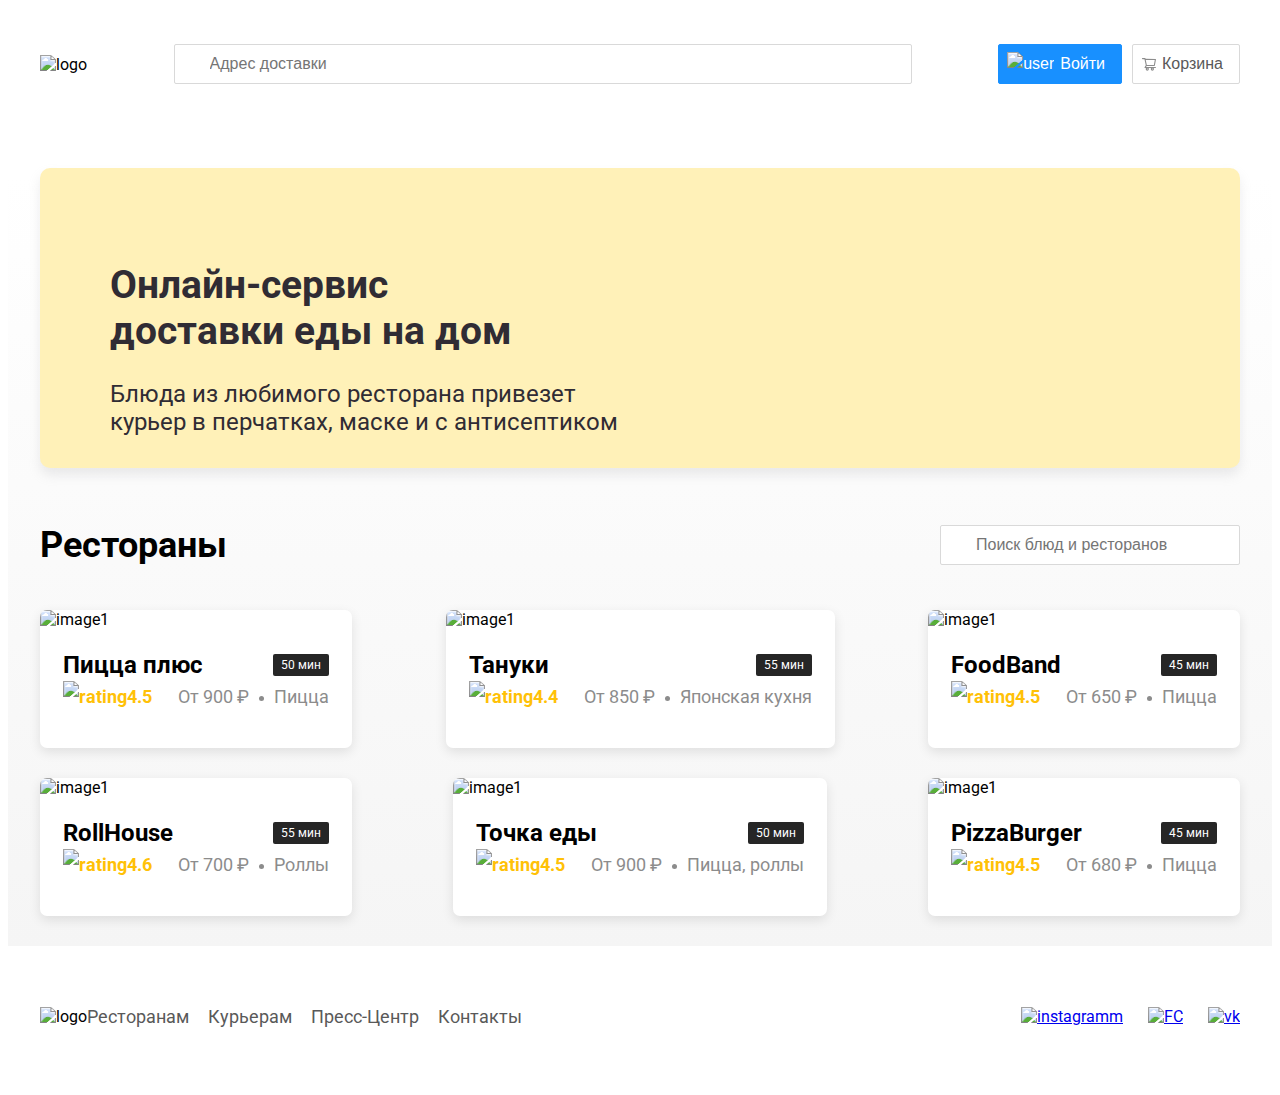
==== index.html @ e29bcc6e "2-я страница" ====
<!DOCTYPE html>
<html lang="ru">
<head>
    <meta charset="UTF-8">
    <meta name="viewport" content="width=device-wigth, initial-scale=1.0">
    <title>Delivery Food - доставка еда</title>
    <link href="https://fonts.googleapis.com/css2?family=Roboto:ital,wght@0,500;0,700;1,400;1,700&display=swap" rel="stylesheet">
    <!--<link rel="stylesheet" href="css/normalize.css"> -->
    <link rel="stylesheet" href="css/style.css">
</head>
<body>
<!--описание шапки сайта-->
<div class="container">
    <header class="header">
        <img src="img/logo.svg" alt="logo" class="logo"/> <!-- логотип доставки-->
            <input type="text" class="input input-address" placeholder="Адрес доставки"/>
        <div class="buttons">
            <button class="button button-primary">
                <img src="img/user.svg" class="button_ic" alt="user">
               <!-- <span class="button-text" Войти></span>  КОСЯК с шрифтами и текстом--> Войти
            </button>
            <button class="button button-shop">
                <img src="img/shopping-card.svg" class="button_ic" alt="shop">
                <!--<span class="button-text"> Корзина</span> КОСЯК с шрифтами и текстом-->
                Корзина
            </button>

        </div>
    </header>
</div>

<!-- описание блока промо и рестораны-->
<main class="main">
    <div class="container">
        <section class="promo">
            <h1 class="promo-title">Онлайн-сервис <br>доставки еды на дом</h1>
            <p class="promo-text">Блюда из любимого ресторана привезет курьер в перчатках, маске и с антисептиком</p>
        </section>
        <section class="restaurants">
            <div class="section-heading">
                <h2 class="section-title"> Рестораны</h2>
                <input type="text" class="input input-search" placeholder="Поиск блюд и ресторанов">
            </div>
            <!--начало описания блока с карточками-->
            <div class="cards">
                <div class="card">
                    <!-- начало описания 1 карточки-->
                    <img src="img/image1.png" alt="image1" class="card-image"/> <!-- картинка-->
                    <div class="card-text"> <!--написание инфо-блока -->
                        <div class="card-heading"> <!-- заголовок и тег-->
                            <h3 class="card-title">Пицца плюс</h3> <!-- заголовок-->
                            <span class="card-tag tag">50 мин</span> <!-- тег-->
                        </div>
                        <div class="card-info">
                            <div class="rating">
                                <img src="img/rating.svg" alt="rating" class="rating-star">4.5
                            </div>
                            <div class="price">От 900  ₽</div>
                            <div class="category">Пицца</div>
                        </div>
                    </div>
                </div>
                <div class="card">
                    <!-- начало описания 2 карточки-->
                    <img src="img/image2.png" alt="image1" class="card-image"/> <!-- картинка-->
                    <div class="card-text"> <!--написание инфо-блока -->
                        <div class="card-heading"> <!-- заголовок и тег-->
                            <h3 class="card-title">Тануки</h3> <!-- заголовок-->
                            <span class="card-tag tag">55 мин</span> <!-- тег-->
                        </div>
                        <div class="card-info">
                            <div class="rating">
                                <img src="img/rating.svg" alt="rating" class="rating-star">4.4
                            </div>
                            <div class="price">От 850  ₽</div>
                            <div class="category">Японская кухня</div>
                        </div>
                    </div>
                </div>
                <div class="card">
                    <!-- начало описания 3 карточки-->
                    <img src="img/image3.png" alt="image1" class="card-image"/> <!-- картинка-->
                    <div class="card-text"> <!--написание инфо-блока -->
                        <div class="card-heading"> <!-- заголовок и тег-->
                            <h3 class="card-title">FoodBand</h3> <!-- заголовок-->
                            <span class="card-tag tag">45 мин</span> <!-- тег-->
                        </div>
                        <div class="card-info">
                            <div class="rating">
                                <img src="img/rating.svg" alt="rating" class="rating-star">4.5
                            </div>
                            <div class="price">От 650  ₽</div>
                            <div class="category">Пицца</div>
                        </div>
                    </div>
                </div>
                <div class="card">
                    <!-- начало описания 4 карточки-->
                    <img src="img/image4.png" alt="image1" class="card-image"/> <!-- картинка-->
                    <div class="card-text"> <!--написание инфо-блока -->
                        <div class="card-heading"> <!-- заголовок и тег-->
                            <h3 class="card-title">RollHouse</h3> <!-- заголовок-->
                            <span class="card-tag tag">55 мин</span> <!-- тег-->
                        </div>
                        <div class="card-info">
                            <div class="rating">
                                <img src="img/rating.svg" alt="rating" class="rating-star">4.6
                            </div>
                            <div class="price">От 700  ₽</div>
                            <div class="category">Роллы</div>
                        </div>
                    </div>
                </div>
                <div class="card">
                    <!-- начало описания 5 карточки-->
                    <img src="img/image5.png" alt="image1" class="card-image"/> <!-- картинка-->
                    <div class="card-text"> <!--написание инфо-блока -->
                        <div class="card-heading"> <!-- заголовок и тег-->
                            <h3 class="card-title">Точка еды</h3> <!-- заголовок-->
                            <span class="card-tag tag">50 мин</span> <!-- тег-->
                        </div>
                        <div class="card-info">
                            <div class="rating">
                                <img src="img/rating.svg" alt="rating" class="rating-star">4.5
                            </div>
                            <div class="price">От 900  ₽</div>
                            <div class="category">Пицца, роллы</div>
                        </div>
                    </div>
                </div>
                <div class="card">
                    <!-- начало описания 6 карточки-->
                    <img src="img/image6.png" alt="image1" class="card-image"/> <!-- картинка-->
                    <div class="card-text"> <!--написание инфо-блока -->
                        <div class="card-heading"> <!-- заголовок и тег-->
                            <h3 class="card-title">PizzaBurger</h3> <!-- заголовок-->
                            <span class="card-tag tag">45 мин</span> <!-- тег-->
                        </div>
                        <div class="card-info">
                            <div class="rating">
                                <img src="img/rating.svg" alt="rating" class="rating-star">4.5
                            </div>
                            <div class="price">От 680  ₽</div>
                            <div class="category">Пицца</div>
                        </div>
                    </div>
                </div>


            </div>

        </section>
    </div>

</main>
<!-- начало описания подвала-->
<footer class="footer">
    <div class="container">
        <div class="footer-block">
            <img src="img/logo.svg" alt="logo" class="logo footer-logo">
            <nav class="footer-nav">
                <a href="#" class="footer-link">Ресторанам</a>
                <a href="#" class="footer-link">Курьерам</a>
                <a href="#" class="footer-link">Пресс-Центр</a>
                <a href="#" class="footer-link">Контакты</a>
            </nav>
            <div class="social-links">
                <a href="#" class="social-link"><img src="img/instagram.svg" alt="instagramm"></a>
                <a href="#" class="social-link"><img src="img/fc.svg" alt="FC"></a>
                <a href="#" class="social-link"><img src="img/vk.svg" alt="vk"></a>
            </div>
        </div>

    </div>

</footer>

</body>
</html>
---- css/style.css ----
* {box-sizing: border-box}

body {
    font-family: 'Roboto', sans-serif;
    margin-top: 44px;
}

.container{
    max-width:1200px;
    margin: auto;
}

.header{
    display: flex; /*элетенты в 1 линию*/
    align-items: center; /*элементы по вертикали в 1 линию*/
    justify-content: space-between; //*раскидывание элементов по краям*/
    margin-bottom: 40px;
}
.input{
    background: white; /*фоновый увет строки поиска - белый*/
    border: 1px solid #D9D9D9;
    border-radius: 2px;
    font-size: 16px; /*размер шрифта в поле*/
    line-height: 24px; /*высота строки*/
    height: 40px;
    padding: 8px;
    padding-left: 35px; /*-отступ слева, что бы текст не заезжал на картинку*/
    background-repeat: no-repeat; /*устанавливаем единичное повторение*/
    background-position: left 11px center; /*позиционируем*/
}

.input-address {
    flex: 0.8; /*задаем размер строке 80% от свободного места*/
    /*width: 680px; /*для оптимизации изменяем на Flex*/
    background-image: url("../img/home.svg"); /*устанавливаем "домик" как картинку раб. зоны*/

}

.input-search{
    background-image: url("../img/search.svg");
    width: 300px;
    margin-left: auto;
  }

.buttons {
    display: flex;
    align-items: center;
}

.button {
    display: flex;
    align-items: center;
    width: auto; /*в уроке не было*/
    height: 40px;/*в уроке не было*/
    padding-left: 8px;
    padding-right: 16px; /*эти 2 записи можно сократить на padding: 8px 16 px*/
    background: #FFFFFF;
    border: 1px solid #D9D9D9;
    box-sizing: border-box;
    box-shadow: 0px 0px 2px rgba(0, 0, 0, 0.0015);
    border-radius: 2px;
    color: #595959;
    font-size: 16px;
    line-height: 24px;
}

.button-primary {
    background: #1890FF;
    border: 1px solid #1890ff;
    color: #FFFFFF;
    margin-right: 10px;
}

.button_ic {
    margin-right: 6px
}
.main {
    margin-top: 40px;
    background: linear-gradient(180deg, rgba(245, 245, 245, 0) 1.04%, #F5F5F5 100%);
}
.promo {
    /*width: 1200px;*/
    height: 300px; /*если прописывать в этом блоке то при адактации контенер не изменяет размера, или надо прописывать отдельно*/
    margin-top: 84px;
    top: 125px;
    box-shadow: 0px 7px 12px rgba(158, 158, 163, 0.2);
    background: #FFF1B8; /*в уроке прописывалось по иному : " background: #FFF1B8 url(../img/promo.png no-repeat top -100 px right -247 /924 px " у меня почему то не подхватывалось изображение*/
    background-image: url("../img/promo.png");
    /*background-size: 300px;*/
    background-size: contain;
    background-position: right;
    background-repeat: no-repeat ;
    border-radius: 10px;
    padding: 68px 70px;
    margin-bottom: 56px;
}

.promo-title {
    font-style: normal;
    font-weight: bold;
    font-size: 39px;
    color: #302C34;
}

.promo-title {
    line-height: 46px;
}

.promo-text{
    font-style: normal;
    font-weight: normal;
    font-size: 24px;
    line-height: 28px;
    color: #302C34;
    max-width: 538px;
}

.section-heading {
    display: flex; /*элетенты в 1 линию*/
    align-items: center; /*элементы по вертикали в 1 линию*/
    /*justify-content: space-between; /*раскидывание элементов по краям*/
    margin-bottom: 44px;
}

.section-title {
    font-style: normal;
    font-weight: bold;
    font-size: 36px;
    line-height: 42px;
    color: #000000;
    margin: 0;
    margin-right: 30px;
}

.cards {
    display: flex;
    align-items: flex-start;
    justify-content: space-between;
    flex-wrap: wrap; /*переност контента на след. строку, если он не помещает в 1*/
}

.card {
    background: #FFFFFF;
    box-shadow: 0px 4px 12px rgba(0, 0, 0, 0.1);
    border-radius: 7px;
    overflow:hidden;  /*обрезаем по размеру в карточки*/
    margin-bottom: 30px;

}
.card-image {
    width: 384px;
    height: 250px;
    object-fit: cover; /*автоматическая обрезка картинки*/

}
.card-text {
    padding-top: 20px;
    padding-bottom: 35px;
    padding-left: 23px;
    padding-right: 23px;
}

.card-heading {
    display: flex;
    align-items: center;
    justify-content: space-between;
}
.card-title {
    margin: 0;
    font-style: normal;
    font-weight: bold;
    font-size: 24px;
    line-height: 32px;
}
.card-title-res {
    font-weight: 400;
}
 .card-tag {
     font-style: normal;
     font-weight: normal;
     font-size: 12px;
     line-height: 20px;
     display: flex;
     align-items: center;
     color: #FFFFFF;
     background: #262626;
     border-radius: 2px;
     padding: 1px 8px;
 }
 .card-info {
     display: flex;
     align-items: center;
 }

.rating {
    margin-right: 26px;
    font-style: normal;
    font-weight: bold;
    font-size: 18px;
    line-height: 32px;
    color: #FFC107
}
.price{
    margin-right: 10px;
}
.price,
.category {
    font-style: normal;
    font-weight: normal;
    font-size: 18px;
    line-height: 32px;
    color: #8C8C8C;
}
.price:after {/*создание псевдоэлемента для отображения элемнта "точка" после "Цены"*/
    content: "";
    width: 5px;
    height: 5px;
    background-color: #8c8c8c;
    display: inline-block;
    vertical-align: middle;
    border-radius: 50%;
    margin-left: 10px;
}
.footer{
    padding: 60px 0;
    }

.footer-block {
    display: flex;
    align-items: center;
    justify-content: space-between;
}
.footer-link {
    display: inline-block; /* */
    color: #595959; /*задаем цвет ссылки*/
    text-decoration: none; /*убрали нижнее подчеркивание*/
    font-style: normal;
    font-weight: normal;
    font-size: 18px;
    line-height: 21px;

}
.footer-link:not(:last-child){ /*задает что для все блоков - ссылок но не для последнец*/
    margin-right: 15px; /*справа отступ 15 пикселей*/

}
.ingredients {
    font-style: normal;
    font-weight: normal;
    font-size: 18px;
    line-height: 21px;
    color: #8C8C8C;



    margin: 0px 10px;
}
.footer-nav { /*выравниваем ссылки по левой стороне ближе к логотипу*/
    margin-right: auto;
}
 .social-link:not(:last-child) {
     margin-right: 21px /*для всех ссылок на соц. сети, но не для последней, делаем отступ справа*/
 }

 /*
 @media (max-width: 1366px) {
     .container {
         max-width: 960px;
     }
     .promo {
         width: 960px;

     }
     
 }*/
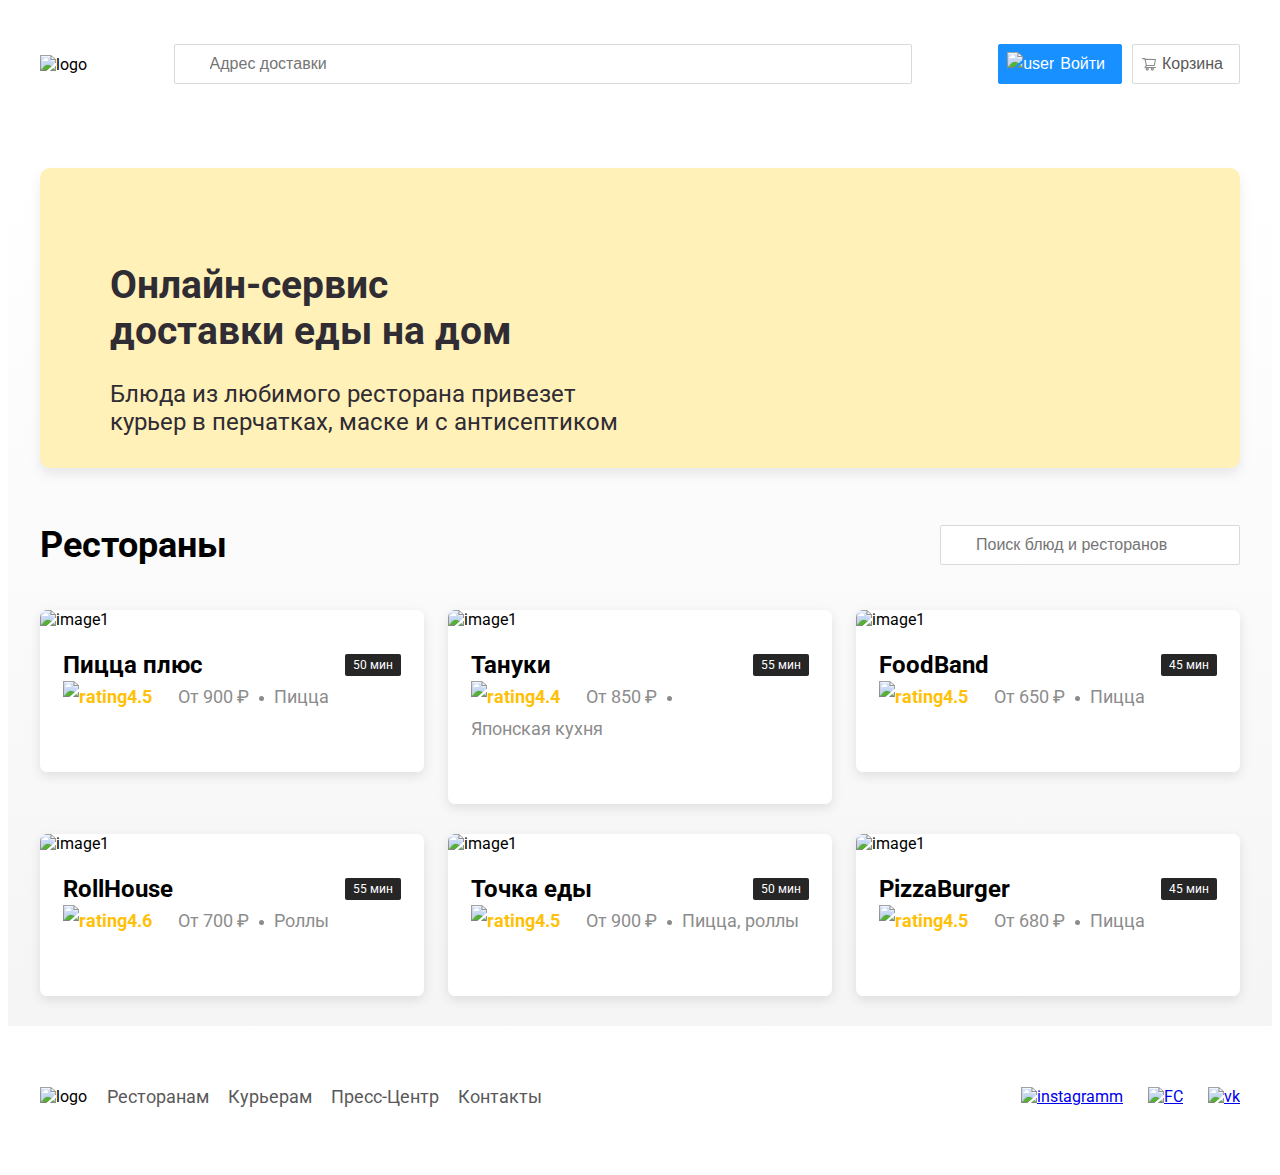
==== commit 06e0b9d0: "Завершиение 2 страницы (без адаптива)" ====
--- a/index.html
+++ b/index.html
@@ -5,7 +5,7 @@
     <meta name="viewport" content="width=device-wigth, initial-scale=1.0">
     <title>Delivery Food - доставка еда</title>
     <link href="https://fonts.googleapis.com/css2?family=Roboto:ital,wght@0,500;0,700;1,400;1,700&display=swap" rel="stylesheet">
-    <!--<link rel="stylesheet" href="css/normalize.css"> -->
+   <link rel="stylesheet" href="css/normalize.css">
     <link rel="stylesheet" href="css/style.css">
 </head>
 <body>
@@ -145,14 +145,13 @@
                         </div>
                     </div>
                 </div>
-
-
             </div>
-
+            <!-- окончание описания блока с карточками-->
         </section>
     </div>
+    <!-- /.container -->
+</main>
 
-</main>
 <!-- начало описания подвала-->
 <footer class="footer">
     <div class="container">
@@ -170,9 +169,7 @@
                 <a href="#" class="social-link"><img src="img/vk.svg" alt="vk"></a>
             </div>
         </div>
-
     </div>
-
 </footer>
 
 </body>
--- a/css/style.css
+++ b/css/style.css
@@ -74,6 +74,8 @@
 .button_ic {
     margin-right: 6px
 }
+.button-card-text {margin-right: 10px}
+
 .main {
     margin-top: 40px;
     background: linear-gradient(180deg, rgba(245, 245, 245, 0) 1.04%, #F5F5F5 100%);
@@ -140,13 +142,16 @@
 }
 
 .card {
+    height: complex;
     background: #FFFFFF;
     box-shadow: 0px 4px 12px rgba(0, 0, 0, 0.1);
     border-radius: 7px;
     overflow:hidden;  /*обрезаем по размеру в карточки*/
     margin-bottom: 30px;
-
-}
+    flex-basis: 384px;
+    text-decoration: none;
+}
+
 .card-image {
     width: 384px;
     height: 250px;
@@ -190,6 +195,8 @@
  .card-info {
      display: flex;
      align-items: center;
+     flex-wrap: wrap;
+     margin-bottom: 24px;
  }
 
 .rating {
@@ -250,19 +257,32 @@
     font-size: 18px;
     line-height: 21px;
     color: #8C8C8C;
-
-
-
+    word-break: break-all;
     margin: 0px 10px;
 }
+
 .footer-nav { /*выравниваем ссылки по левой стороне ближе к логотипу*/
     margin-right: auto;
+}
+.footer-logo {
+    margin-right: 20px;
 }
  .social-link:not(:last-child) {
      margin-right: 21px /*для всех ссылок на соц. сети, но не для последней, делаем отступ справа*/
  }
-
- /*
+.card-buttons {
+    display: flex;
+    align-items: center;
+}
+.card-price-bold{
+    font-weight: bold;
+    font-size: 20px;
+    line-height: 32px;
+    margin-left: 30px;
+}
+
+
+/*
  @media (max-width: 1366px) {
      .container {
          max-width: 960px;
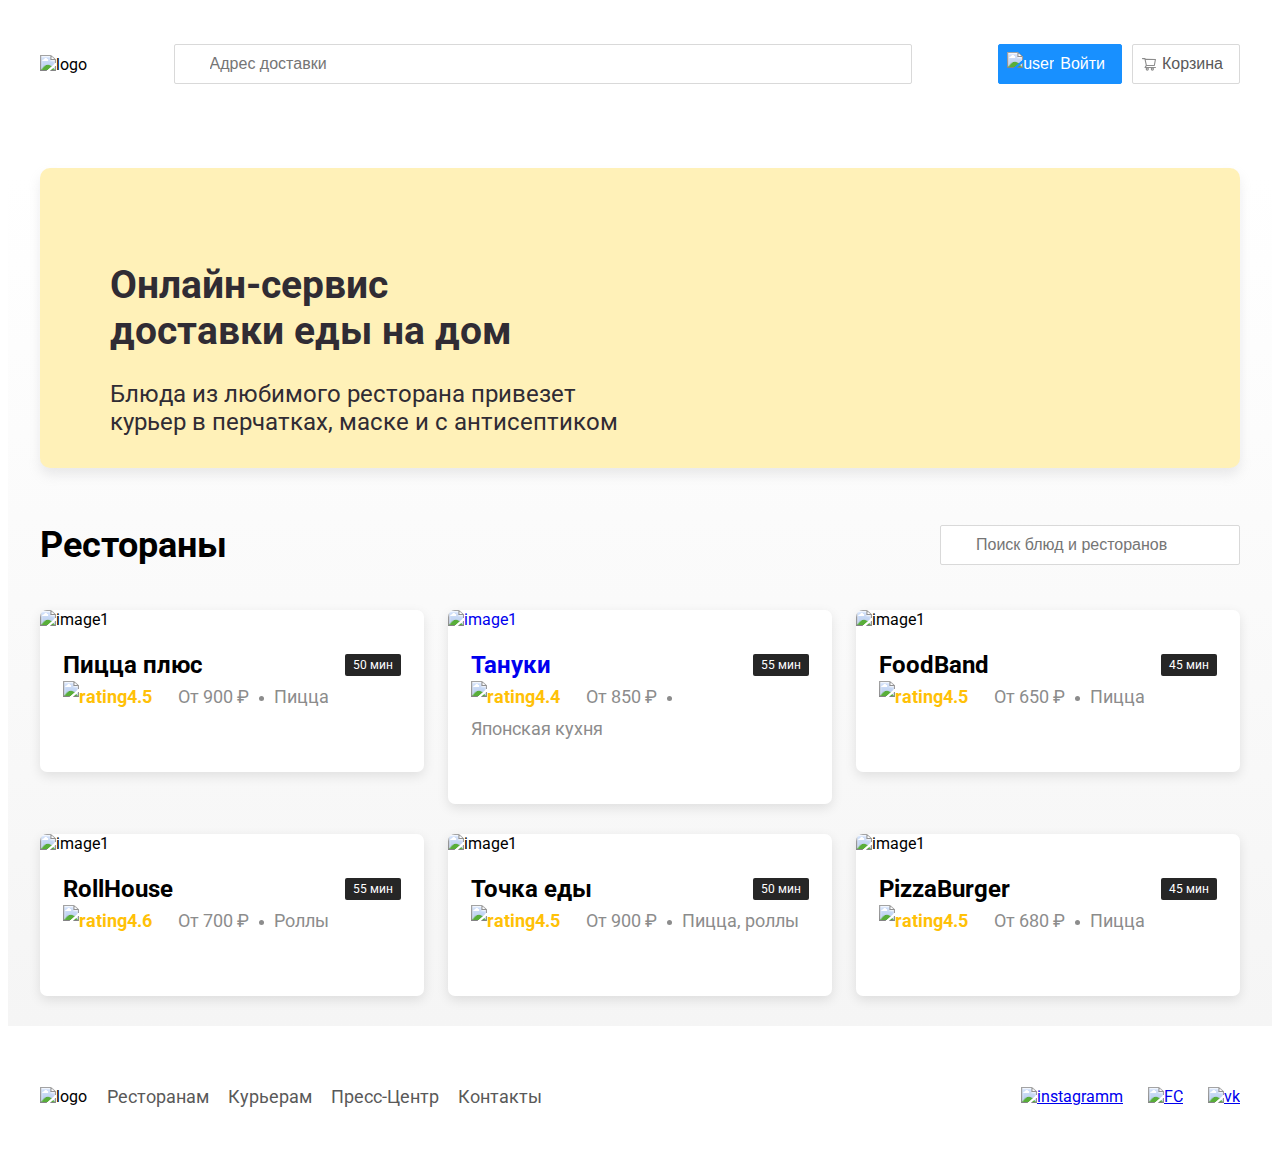
==== commit d74f4d82: "Создаем ссылку на ресторан" ====
--- a/index.html
+++ b/index.html
@@ -60,7 +60,7 @@
                         </div>
                     </div>
                 </div>
-                <div class="card">
+                <a href="restaurant.html" class="card">
                     <!-- начало описания 2 карточки-->
                     <img src="img/image2.png" alt="image1" class="card-image"/> <!-- картинка-->
                     <div class="card-text"> <!--написание инфо-блока -->
@@ -76,7 +76,7 @@
                             <div class="category">Японская кухня</div>
                         </div>
                     </div>
-                </div>
+                </a>
                 <div class="card">
                     <!-- начало описания 3 карточки-->
                     <img src="img/image3.png" alt="image1" class="card-image"/> <!-- картинка-->
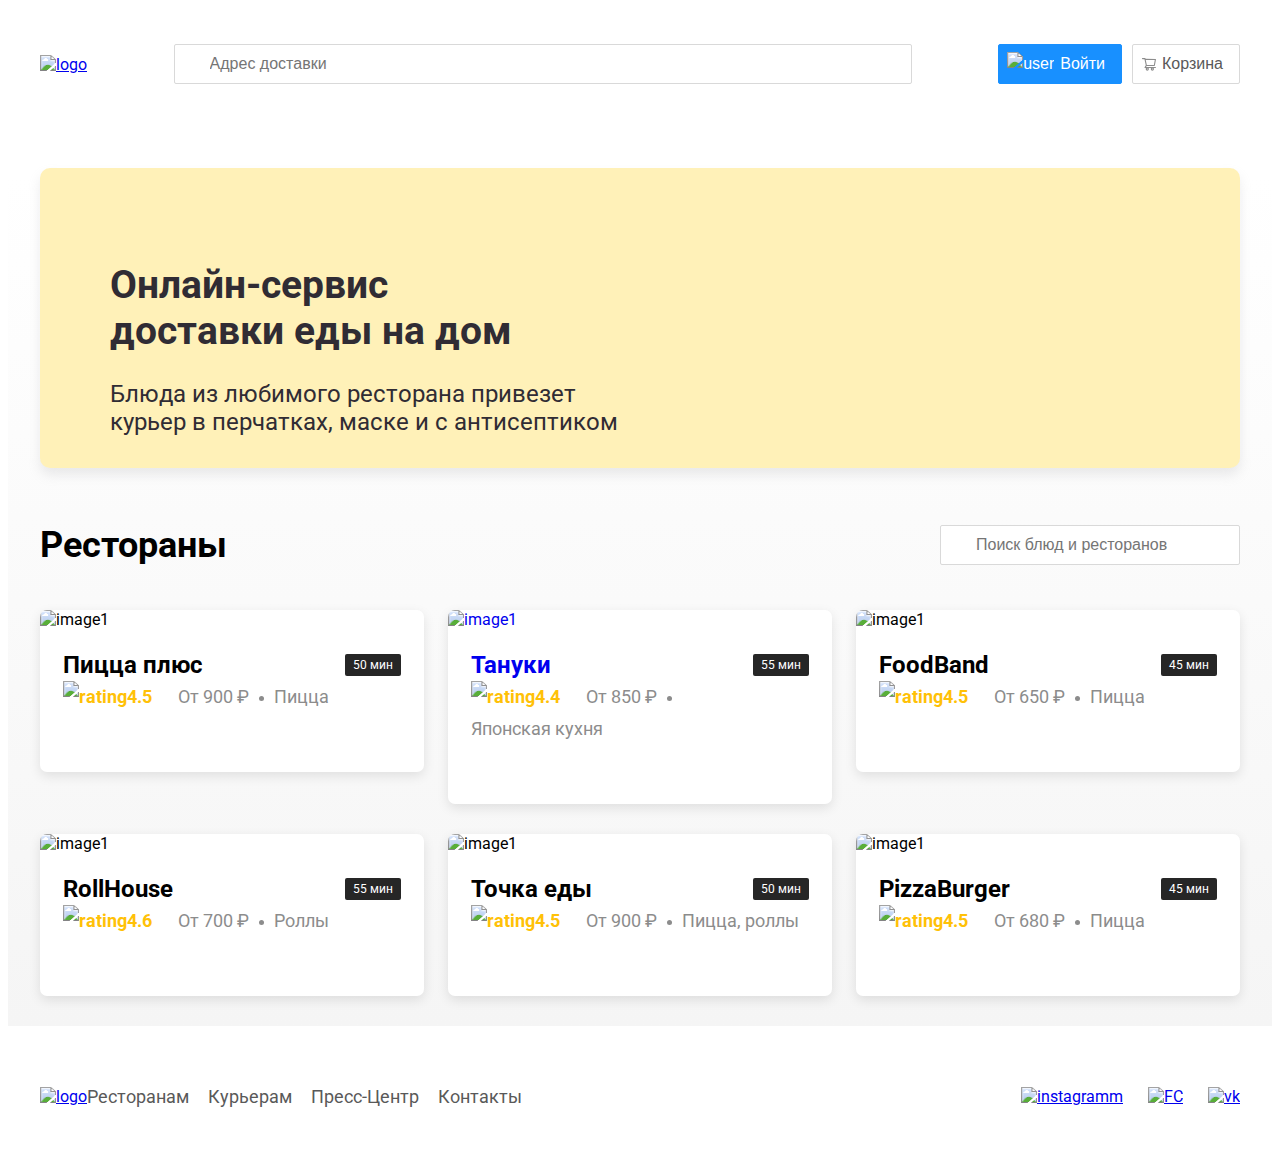
==== commit dfd1e434: "Ссылка index.html c  логотипа" ====
--- a/index.html
+++ b/index.html
@@ -12,7 +12,7 @@
 <!--описание шапки сайта-->
 <div class="container">
     <header class="header">
-        <img src="img/logo.svg" alt="logo" class="logo"/> <!-- логотип доставки-->
+        <a href="index.html" class="logo"><img src="img/logo.svg" alt="logo" class="logo"/> </a>
             <input type="text" class="input input-address" placeholder="Адрес доставки"/>
         <div class="buttons">
             <button class="button button-primary">
@@ -156,7 +156,7 @@
 <footer class="footer">
     <div class="container">
         <div class="footer-block">
-            <img src="img/logo.svg" alt="logo" class="logo footer-logo">
+            <a href="index.html" class="logo"><img src="img/logo.svg" alt="logo" class="logo"/> </a>
             <nav class="footer-nav">
                 <a href="#" class="footer-link">Ресторанам</a>
                 <a href="#" class="footer-link">Курьерам</a>
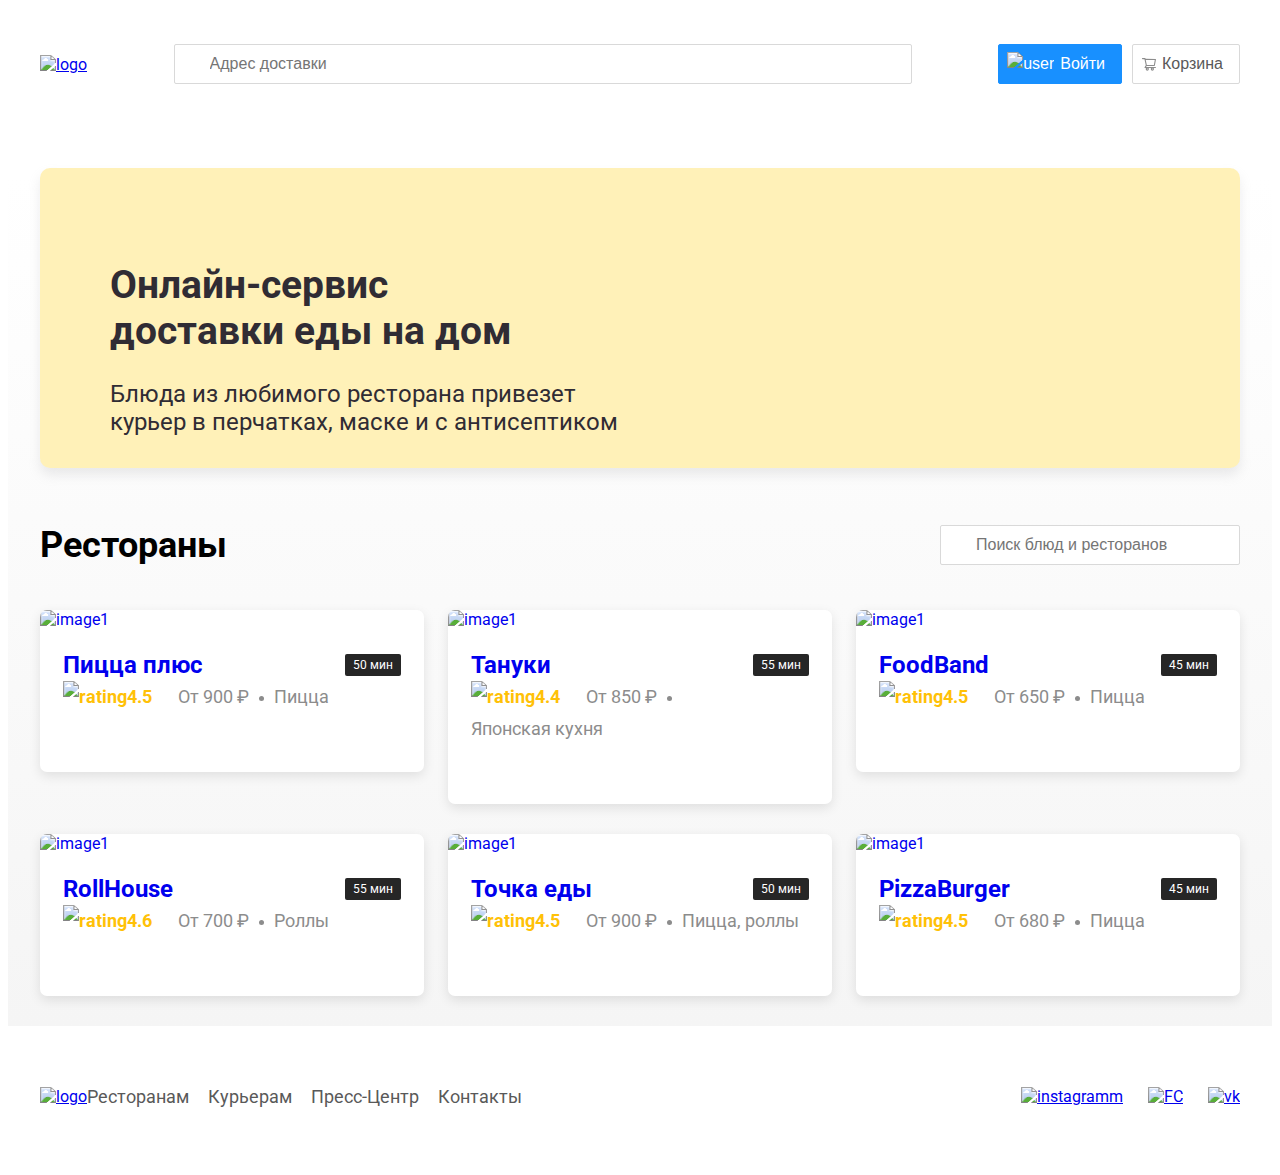
==== commit 12fe0c9c: "Создаем ссылку на ресторан" ====
--- a/index.html
+++ b/index.html
@@ -43,7 +43,7 @@
             </div>
             <!--начало описания блока с карточками-->
             <div class="cards">
-                <div class="card">
+                <a href="restaurant.html" class="card">
                     <!-- начало описания 1 карточки-->
                     <img src="img/image1.png" alt="image1" class="card-image"/> <!-- картинка-->
                     <div class="card-text"> <!--написание инфо-блока -->
@@ -59,7 +59,7 @@
                             <div class="category">Пицца</div>
                         </div>
                     </div>
-                </div>
+                </a>
                 <a href="restaurant.html" class="card">
                     <!-- начало описания 2 карточки-->
                     <img src="img/image2.png" alt="image1" class="card-image"/> <!-- картинка-->
@@ -77,7 +77,7 @@
                         </div>
                     </div>
                 </a>
-                <div class="card">
+                <a href="restaurant.html" class="card">
                     <!-- начало описания 3 карточки-->
                     <img src="img/image3.png" alt="image1" class="card-image"/> <!-- картинка-->
                     <div class="card-text"> <!--написание инфо-блока -->
@@ -93,8 +93,8 @@
                             <div class="category">Пицца</div>
                         </div>
                     </div>
-                </div>
-                <div class="card">
+                </a>
+                <a href="restaurant.html" class="card">
                     <!-- начало описания 4 карточки-->
                     <img src="img/image4.png" alt="image1" class="card-image"/> <!-- картинка-->
                     <div class="card-text"> <!--написание инфо-блока -->
@@ -110,8 +110,8 @@
                             <div class="category">Роллы</div>
                         </div>
                     </div>
-                </div>
-                <div class="card">
+                </a>
+                <a href="restaurant.html" class="card">
                     <!-- начало описания 5 карточки-->
                     <img src="img/image5.png" alt="image1" class="card-image"/> <!-- картинка-->
                     <div class="card-text"> <!--написание инфо-блока -->
@@ -127,8 +127,8 @@
                             <div class="category">Пицца, роллы</div>
                         </div>
                     </div>
-                </div>
-                <div class="card">
+                </a>
+                <a href="restaurant.html" class="card">
                     <!-- начало описания 6 карточки-->
                     <img src="img/image6.png" alt="image1" class="card-image"/> <!-- картинка-->
                     <div class="card-text"> <!--написание инфо-блока -->
@@ -144,7 +144,7 @@
                             <div class="category">Пицца</div>
                         </div>
                     </div>
-                </div>
+                </a>
             </div>
             <!-- окончание описания блока с карточками-->
         </section>
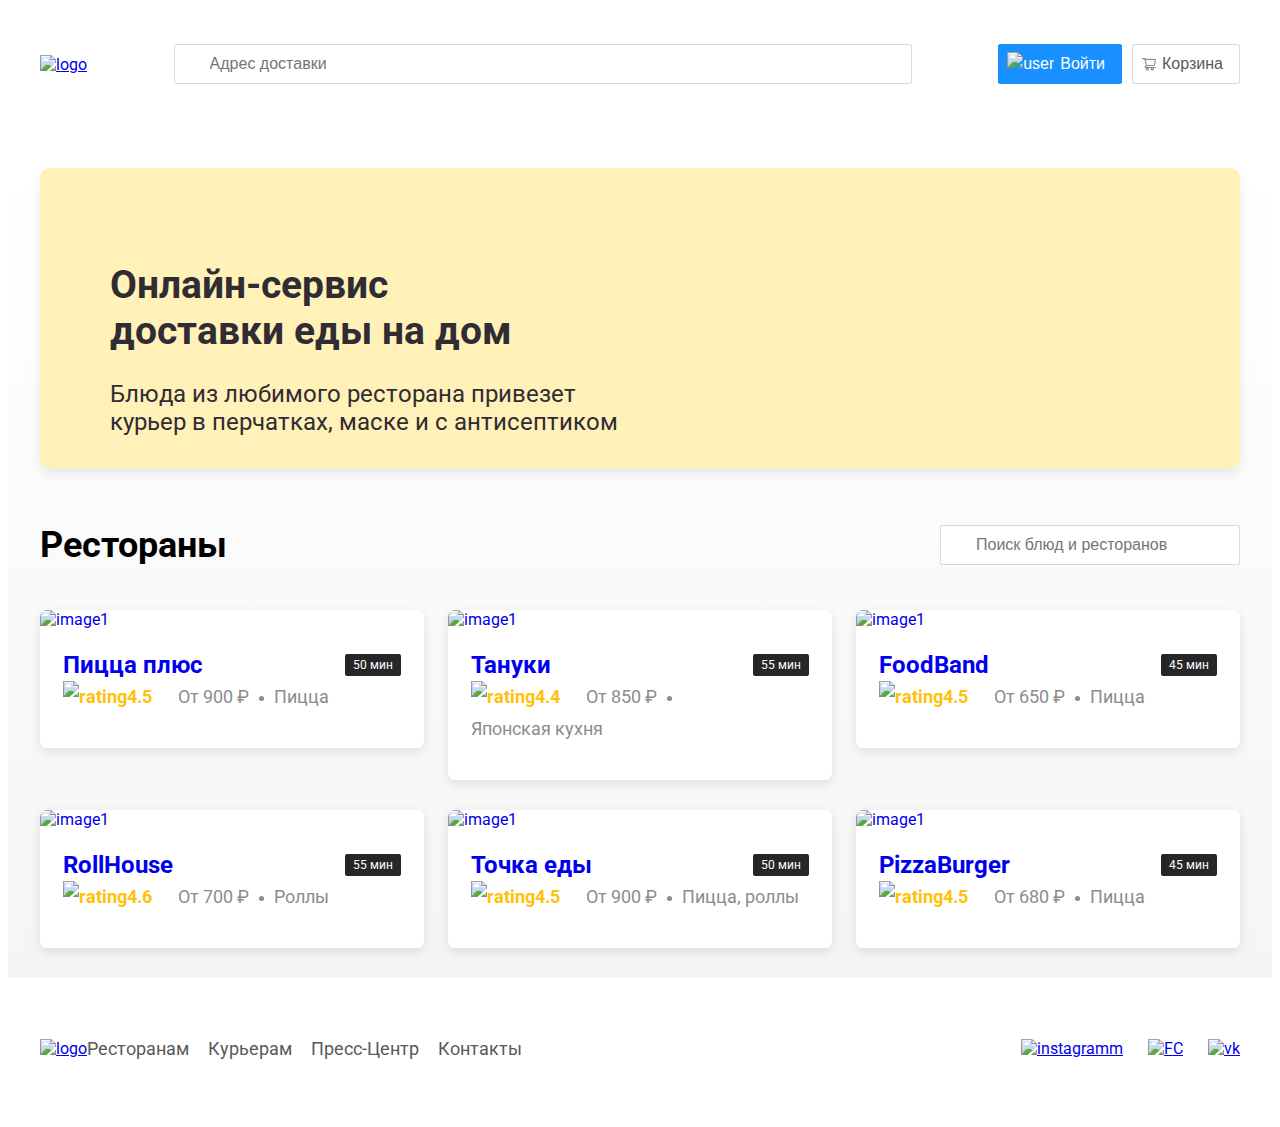
==== commit 01ffb54b: "Начало создания "Модального окна"" ====
--- a/index.html
+++ b/index.html
@@ -171,6 +171,5 @@
         </div>
     </div>
 </footer>
-
 </body>
 </html>
--- a/css/style.css
+++ b/css/style.css
@@ -196,7 +196,7 @@
      display: flex;
      align-items: center;
      flex-wrap: wrap;
-     margin-bottom: 24px;
+     /*margin-bottom: 24px;*/
  }
 
 .rating {
@@ -258,7 +258,6 @@
     line-height: 21px;
     color: #8C8C8C;
     word-break: break-all;
-    margin: 0px 10px;
 }
 
 .footer-nav { /*выравниваем ссылки по левой стороне ближе к логотипу*/
@@ -273,6 +272,7 @@
 .card-buttons {
     display: flex;
     align-items: center;
+    margin-top: 24px;
 }
 .card-price-bold{
     font-weight: bold;
@@ -281,7 +281,91 @@
     margin-left: 30px;
 }
 
-
+.modal{
+    position: fixed;
+    left: 0;
+    top: 0;
+    width: 100%;
+    height: 100%;
+    background: rgba(0, 0, 0, 0.4);
+    display: flex;
+
+}
+.modal-dialog {
+    max-width: 780px;
+    width: 95%;
+    min-height: 552px;
+    background: #FFFFFF;
+    border-radius: 5px;
+    margin: auto;
+    padding: 40px 45px;
+}
+.modal-title {
+    font-style: normal;
+    font-weight: bold;
+    font-size: 36px;
+    line-height: 42px;
+
+}
+.modal-header {
+    display: flex;
+    align-items: center;
+    justify-content: space-between;
+    margin-bottom: 45px;
+}
+.close {
+    font-size: 39px;
+    border: none;
+    background-color: transparent; /* установили прозрачность фона знака "Close"*/
+
+}
+.food-row {
+    display: flex;
+    align-items: flex-start;
+    justify-content: space-between;
+    padding-bottom: 8px;
+    border-bottom: 1px solid #D9D9D9;
+    margin-bottom: 16px;
+}
+.food-name{
+    font-weight: normal;
+    font-size: 18px;
+    line-height: 32px;
+}
+.food-price {
+    margin-left: auto;
+    margin-right: 47px;
+    font-weight: bold;
+    font-size: 20px;
+    line-height: 32px;
+}
+.food-counter {
+    display: flex;
+    align-items: center;
+
+}
+.counter-button {
+    display: flex;
+    align-items: center;
+    justify-content: center;
+    width: 39px;
+    height: 32px;
+    background: #FFFFFF;
+    border: 1px solid #40A9FF;
+    box-sizing: border-box;
+    border-radius: 2px;
+    font-style: normal;
+    font-size: 14px;
+    line-height: 22px;
+    text-align: center;
+    color: #40A9FF;
+}
+.counter {
+    font-size: 16px;
+    line-height: 24px;
+    margin-left: 10px;
+    margin-right: 10px;
+}
 /*
  @media (max-width: 1366px) {
      .container {
